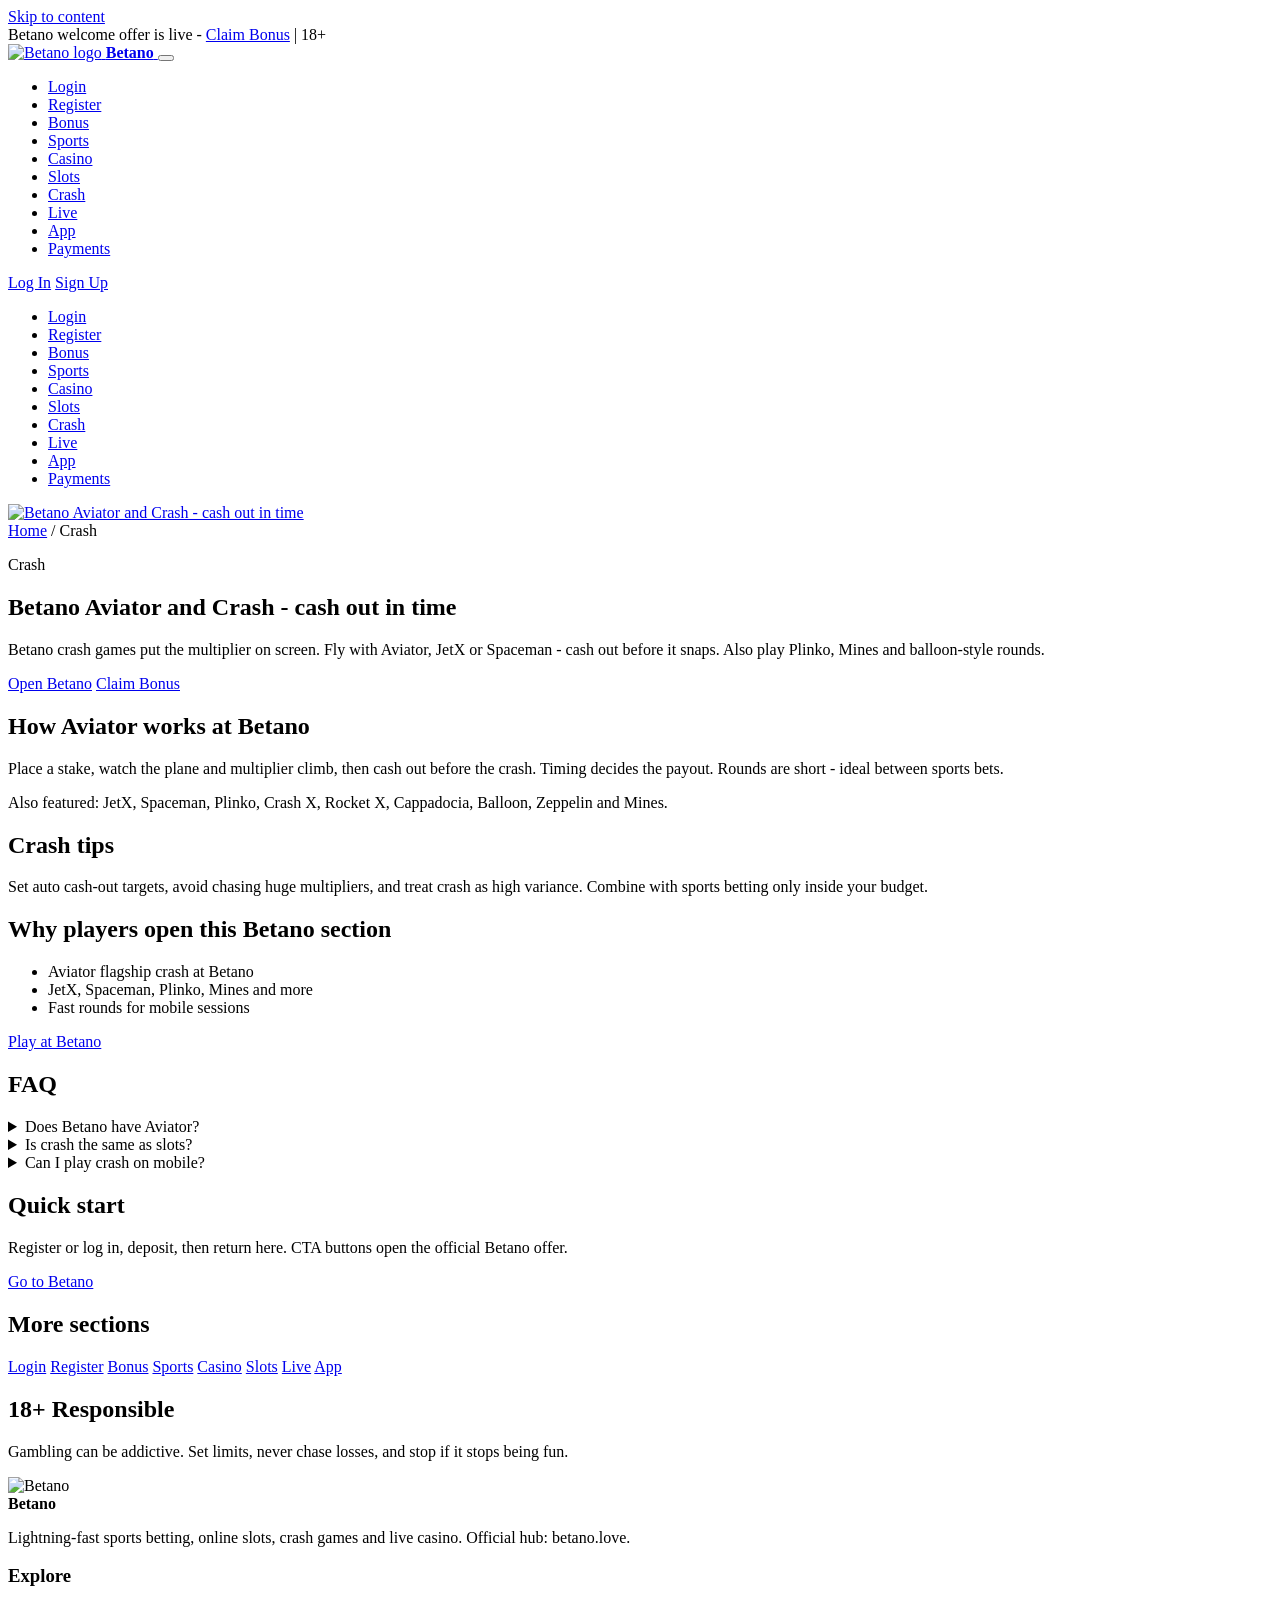
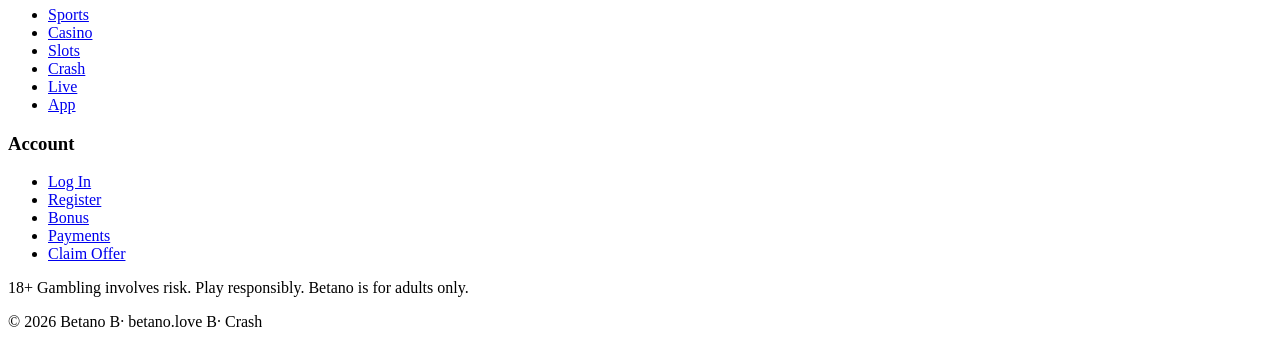
==== aviator-crash.html @ 355923d1 "Add files via upload" ====
﻿<!DOCTYPE html>
<html lang="en">
<head>
  <meta charset="UTF-8">
  <meta name="viewport" content="width=device-width, initial-scale=1.0">
  <title>Betano Aviator and Crash Games | JetX, Spaceman, Plinko</title>
  <meta name="description" content="Betano Aviator crash games: cash out before the crash. Also JetX, Spaceman, Plinko, Mines and more on betano.love. 18+.">
  <meta name="robots" content="index, follow, max-snippet:-1, max-image-preview:large">
  <meta name="theme-color" content="#E30613">
  <link rel="icon" href="favicon.ico?v=be4" sizes="any">
  <link rel="icon" type="image/png" sizes="16x16" href="assets/brand/favicon-16.png?v=be4">
  <link rel="icon" type="image/png" sizes="32x32" href="assets/brand/favicon-32.png?v=be4">
  <link rel="icon" type="image/png" sizes="48x48" href="assets/brand/favicon-48.png?v=be4">
  <link rel="icon" type="image/png" sizes="192x192" href="assets/brand/icon-192.png?v=be4">
  <link rel="shortcut icon" href="favicon.ico?v=be4">
  <link rel="apple-touch-icon" sizes="180x180" href="assets/brand/apple-touch-icon.png?v=be4">
  <meta name="msapplication-TileColor" content="#E30613">
  <meta name="msapplication-TileImage" content="assets/brand/icon-192.png?v=be4">
  <link rel="manifest" href="site.webmanifest">
  <link rel="canonical" href="https://betano.love/aviator-crash.html">
  <meta property="og:type" content="website">
  <meta property="og:site_name" content="Betano">
  <meta property="og:locale" content="en_US">
  <meta property="og:url" content="https://betano.love/aviator-crash.html">
  <meta property="og:title" content="Betano Aviator and Crash Games | JetX, Spaceman, Plinko">
  <meta property="og:description" content="Betano Aviator crash games: cash out before the crash. Also JetX, Spaceman, Plinko, Mines and more on betano.love. 18+.">
  <meta property="og:image" content="https://betano.love/assets/pages/crash.jpg">
  <meta property="og:image:width" content="1200">
  <meta property="og:image:height" content="630">
  <meta name="twitter:card" content="summary_large_image">
  <meta name="twitter:title" content="Betano Aviator and Crash Games | JetX, Spaceman, Plinko">
  <meta name="twitter:description" content="Betano Aviator crash games: cash out before the crash. Also JetX, Spaceman, Plinko, Mines and more on betano.love. 18+.">
  <meta name="twitter:image" content="https://betano.love/assets/pages/crash.jpg">
  <link rel="preconnect" href="https://fonts.googleapis.com">
  <link rel="preconnect" href="https://fonts.gstatic.com" crossorigin>
  <link href="https://fonts.googleapis.com/css2?family=Barlow+Condensed:ital,wght@0,600;0,700;0,800;1,700;1,800&family=IBM+Plex+Sans:wght@400;500;600;700&display=swap" rel="stylesheet">
  <link rel="stylesheet" href="css/styles.css">
  <script type="application/ld+json">
  {
    "@context": "https://schema.org",
    "@type": "WebPage",
    "name": "Betano Aviator and Crash Games | JetX, Spaceman, Plinko",
    "url": "https://betano.love/aviator-crash.html",
    "description": "Betano Aviator crash games: cash out before the crash. Also JetX, Spaceman, Plinko, Mines and more on betano.love. 18+.",
    "isPartOf": { "@type": "WebSite", "name": "Betano", "url": "https://betano.love/" },
    "primaryImageOfPage": { "@type": "ImageObject", "url": "https://betano.love/assets/pages/crash.jpg", "width": 1200, "height": 630 }
  }
  </script>
  <script type="application/ld+json">
  {
    "@context": "https://schema.org",
    "@type": "FAQPage",
    "mainEntity": [
      {
        "@type": "Question",
        "name": "Does Betano have Aviator?",
        "acceptedAnswer": { "@type": "Answer", "text": "Yes. Aviator is a headline crash title in the Betano lobby." }
      },
      {
        "@type": "Question",
        "name": "Is crash the same as slots?",
        "acceptedAnswer": { "@type": "Answer", "text": "No. Crash uses a rising multiplier and manual or auto cash-out instead of paylines." }
      },
      {
        "@type": "Question",
        "name": "Can I play crash on mobile?",
        "acceptedAnswer": { "@type": "Answer", "text": "Yes in the Betano mobile browser lobby." }
      }
    ]
  }
  </script>
  <script type="application/ld+json">
  {
    "@context": "https://schema.org",
    "@type": "BreadcrumbList",
    "itemListElement": [
      { "@type": "ListItem", "position": 1, "name": "Home", "item": "https://betano.love/" },
      { "@type": "ListItem", "position": 2, "name": "Crash", "item": "https://betano.love/aviator-crash.html" }
    ]
  }
  </script>
</head>
<body>
  <a class="skip" href="#main">Skip to content</a>
  <div class="flash-bar">Betano welcome offer is live - <a class="js-offer" href="https://piemento850.online/c1QvPL9f?sub_id_1=betano.love">Claim Bonus</a> | 18+</div>

  <header class="site-header">
    <div class="wrap header-grid">
      <a class="logo" href="index.html" aria-label="Betano home">
        <img src="assets/brand/logo.png" width="46" height="46" alt="Betano logo">
        <b>Betano</b>
      </a>
      <button class="nav-toggle" type="button" aria-label="Open menu" aria-expanded="false"><span></span><span></span><span></span></button>
      <nav class="site-nav" aria-label="Primary">
        <ul class="nav-list">
            <li><a href="login.html">Login</a></li>
            <li><a href="register.html">Register</a></li>
            <li><a href="bonus.html">Bonus</a></li>
            <li><a href="sports-betting.html">Sports</a></li>
            <li><a href="online-casino.html">Casino</a></li>
            <li><a href="slots.html">Slots</a></li>
            <li><a href="aviator-crash.html" class="is-active">Crash</a></li>
            <li><a href="live-casino.html">Live</a></li>
            <li><a href="mobile-app.html">App</a></li>
            <li><a href="payments.html">Payments</a></li>

        </ul>
      </nav>
      <div class="actions">
        <a class="btn btn-line btn-sm js-offer" href="https://piemento850.online/c1QvPL9f?sub_id_1=betano.love">Log In</a>
        <a class="btn btn-red btn-sm js-offer" href="https://piemento850.online/c1QvPL9f?sub_id_1=betano.love">Sign Up</a>
      </div>
    </div>
  </header>

  <div class="subnav"><div class="wrap"><ul class="subnav-list" aria-label="Betano sections">
      <li><a href="login.html">Login</a></li>
      <li><a href="register.html">Register</a></li>
      <li><a href="bonus.html">Bonus</a></li>
      <li><a href="sports-betting.html">Sports</a></li>
      <li><a href="online-casino.html">Casino</a></li>
      <li><a href="slots.html">Slots</a></li>
      <li><a href="aviator-crash.html" class="is-active">Crash</a></li>
      <li><a href="live-casino.html">Live</a></li>
      <li><a href="mobile-app.html">App</a></li>
      <li><a href="payments.html">Payments</a></li>
  </ul></div></div>


  <main id="main">
    <section class="page-hero"><a class="page-hero-media js-offer" href="https://piemento850.online/c1QvPL9f?sub_id_1=betano.love" target="_blank" rel="noopener noreferrer sponsored" aria-label="Open Betano offer"><img src="assets/pages/crash.jpg" width="1200" height="630" alt="Betano Aviator and Crash - cash out in time" loading="eager"></a>
      <div class="wrap page-hero-copy">
        <nav class="crumbs" aria-label="Breadcrumb">
          <a href="index.html">Home</a>
          <span>/</span>
          <span>Crash</span>
        </nav>
        <p class="kicker">Crash</p>
        <h1><span>Betano Aviator and Crash</span> - cash out in time</h1>
        <p class="lead">Betano crash games put the multiplier on screen. Fly with Aviator, JetX or Spaceman - cash out before it snaps. Also play Plinko, Mines and balloon-style rounds.</p>
        <div class="hero-cta">
          <a class="btn btn-red js-offer" href="https://piemento850.online/c1QvPL9f?sub_id_1=betano.love">Open Betano</a>
          <a class="btn btn-line js-offer" href="https://piemento850.online/c1QvPL9f?sub_id_1=betano.love">Claim Bonus</a>
        </div>
      </div>
    </section>

    <section class="page-body">
      <div class="wrap page-grid">
        <article class="page-article">
          <h2>How Aviator works at Betano</h2>
          <p>Place a stake, watch the plane and multiplier climb, then cash out before the crash. Timing decides the payout. Rounds are short - ideal between sports bets.</p>
          <p>Also featured: JetX, Spaceman, Plinko, Crash X, Rocket X, Cappadocia, Balloon, Zeppelin and Mines.</p>
          <h2>Crash tips</h2>
          <p>Set auto cash-out targets, avoid chasing huge multipliers, and treat crash as high variance. Combine with sports betting only inside your budget.</p>

          <h2>Why players open this Betano section</h2>
          <ul>
            <li>Aviator flagship crash at Betano</li>
            <li>JetX, Spaceman, Plinko, Mines and more</li>
            <li>Fast rounds for mobile sessions</li>
          </ul>

          <div class="hero-cta">
            <a class="btn btn-red js-offer" href="https://piemento850.online/c1QvPL9f?sub_id_1=betano.love">Play at Betano</a>
          </div>
          <h2>FAQ</h2>
          <div class="page-faq">
            <details>
              <summary>Does Betano have Aviator?</summary>
              <p>Yes. Aviator is a headline crash title in the Betano lobby.</p>
            </details>
            <details>
              <summary>Is crash the same as slots?</summary>
              <p>No. Crash uses a rising multiplier and manual or auto cash-out instead of paylines.</p>
            </details>
            <details>
              <summary>Can I play crash on mobile?</summary>
              <p>Yes in the Betano mobile browser lobby.</p>
            </details>

          </div>
        </article>
        <aside class="page-side">
          <div class="side-card">
            <h2>Quick start</h2>
            <p>Register or log in, deposit, then return here. CTA buttons open the official Betano offer.</p>
            <a class="btn btn-red js-offer" href="https://piemento850.online/c1QvPL9f?sub_id_1=betano.love">Go to Betano</a>
          </div>
          <div class="side-card">
            <h2>More sections</h2>
            <div class="page-links">
            <a href="login.html">Login</a>
            <a href="register.html">Register</a>
            <a href="bonus.html">Bonus</a>
            <a href="sports-betting.html">Sports</a>
            <a href="online-casino.html">Casino</a>
            <a href="slots.html">Slots</a>
            <a href="live-casino.html">Live</a>
            <a href="mobile-app.html">App</a>

            </div>
          </div>
          <div class="side-card">
            <h2>18+ Responsible</h2>
            <p>Gambling can be addictive. Set limits, never chase losses, and stop if it stops being fun.</p>
          </div>
        </aside>
      </div>
    </section>
  </main>

  <footer class="site-footer">
    <div class="wrap">
      <div class="foot">
        <div class="foot-brand">
          <img src="assets/brand/logo.png" width="58" height="58" alt="Betano">
          <div>
            <strong>Betano</strong>
            <p>Lightning-fast sports betting, online slots, crash games and live casino. Official hub: betano.love.</p>
          </div>
        </div>
        <div class="col">
          <h3>Explore</h3>
          <ul>
            <li><a href="sports-betting.html">Sports</a></li>
            <li><a href="online-casino.html">Casino</a></li>
            <li><a href="slots.html">Slots</a></li>
            <li><a href="aviator-crash.html">Crash</a></li>
            <li><a href="live-casino.html">Live</a></li>
            <li><a href="mobile-app.html">App</a></li>
          </ul>
        </div>
        <div class="col">
          <h3>Account</h3>
          <ul>
            <li><a href="login.html">Log In</a></li>
            <li><a href="register.html">Register</a></li>
            <li><a href="bonus.html">Bonus</a></li>
            <li><a href="payments.html">Payments</a></li>
            <li><a class="js-offer" href="https://piemento850.online/c1QvPL9f?sub_id_1=betano.love">Claim Offer</a></li>
          </ul>
        </div>
      </div>
      <div class="age">
        <p><span class="age-badge">18+</span> Gambling involves risk. Play responsibly. Betano is for adults only.</p>
        <p>&copy; <span id="year"></span> Betano В· betano.love В· Crash</p>
      </div>
    </div>
  </footer>
  <script src="js/main.js"></script>
  <script>document.getElementById("year").textContent = new Date().getFullYear();</script>
</body>
</html>
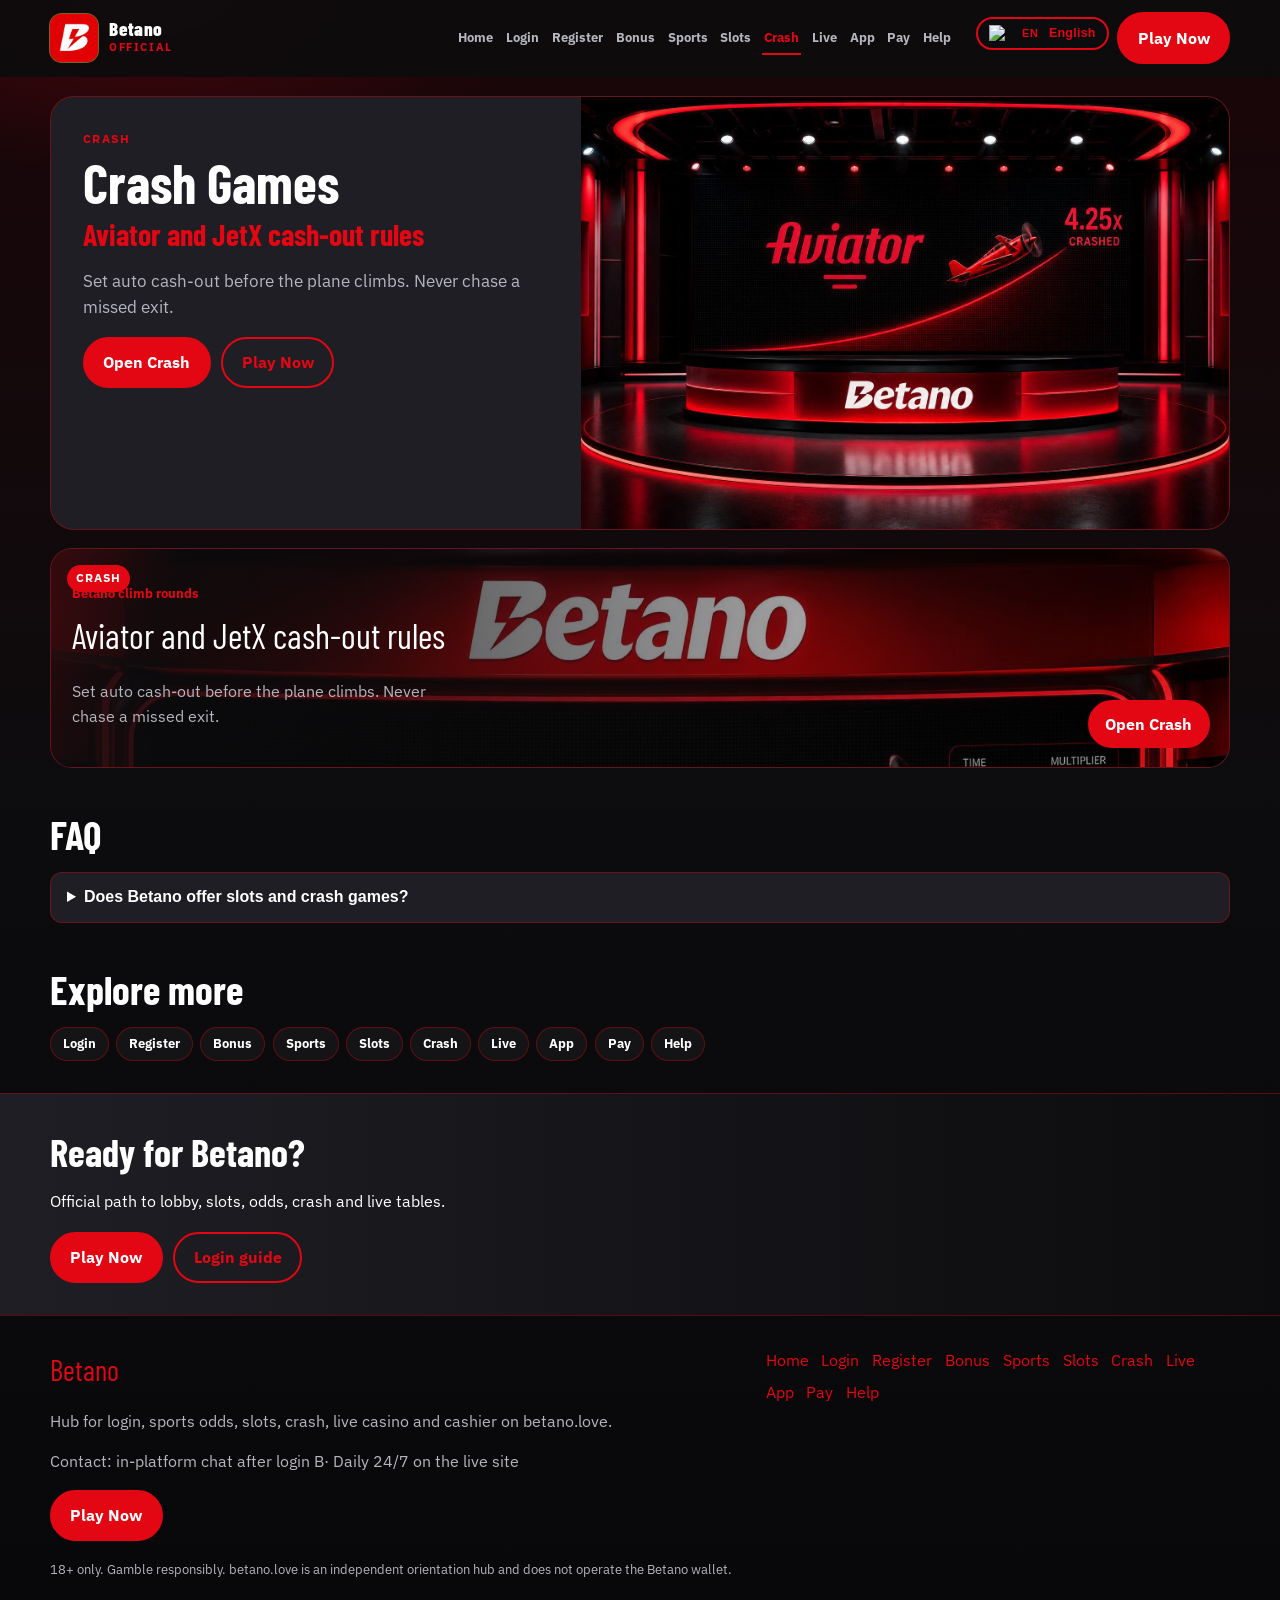
==== commit f8de3be6: "Upgrade Betano hub: i18n, promo banners, slots, crests, contact. Co-authored-by: Cursor <cursoragent" ====
--- a/aviator-crash.html
+++ b/aviator-crash.html
@@ -1,254 +1,111 @@
 ﻿<!DOCTYPE html>
 <html lang="en">
 <head>
-  <meta charset="UTF-8">
-  <meta name="viewport" content="width=device-width, initial-scale=1.0">
-  <title>Betano Aviator and Crash Games | JetX, Spaceman, Plinko</title>
-  <meta name="description" content="Betano Aviator crash games: cash out before the crash. Also JetX, Spaceman, Plinko, Mines and more on betano.love. 18+.">
-  <meta name="robots" content="index, follow, max-snippet:-1, max-image-preview:large">
-  <meta name="theme-color" content="#E30613">
-  <link rel="icon" href="favicon.ico?v=be4" sizes="any">
-  <link rel="icon" type="image/png" sizes="16x16" href="assets/brand/favicon-16.png?v=be4">
-  <link rel="icon" type="image/png" sizes="32x32" href="assets/brand/favicon-32.png?v=be4">
-  <link rel="icon" type="image/png" sizes="48x48" href="assets/brand/favicon-48.png?v=be4">
-  <link rel="icon" type="image/png" sizes="192x192" href="assets/brand/icon-192.png?v=be4">
-  <link rel="shortcut icon" href="favicon.ico?v=be4">
-  <link rel="apple-touch-icon" sizes="180x180" href="assets/brand/apple-touch-icon.png?v=be4">
-  <meta name="msapplication-TileColor" content="#E30613">
-  <meta name="msapplication-TileImage" content="assets/brand/icon-192.png?v=be4">
-  <link rel="manifest" href="site.webmanifest">
-  <link rel="canonical" href="https://betano.love/aviator-crash.html">
-  <meta property="og:type" content="website">
-  <meta property="og:site_name" content="Betano">
-  <meta property="og:locale" content="en_US">
-  <meta property="og:url" content="https://betano.love/aviator-crash.html">
-  <meta property="og:title" content="Betano Aviator and Crash Games | JetX, Spaceman, Plinko">
-  <meta property="og:description" content="Betano Aviator crash games: cash out before the crash. Also JetX, Spaceman, Plinko, Mines and more on betano.love. 18+.">
-  <meta property="og:image" content="https://betano.love/assets/pages/crash.jpg">
-  <meta property="og:image:width" content="1200">
-  <meta property="og:image:height" content="630">
-  <meta name="twitter:card" content="summary_large_image">
-  <meta name="twitter:title" content="Betano Aviator and Crash Games | JetX, Spaceman, Plinko">
-  <meta name="twitter:description" content="Betano Aviator crash games: cash out before the crash. Also JetX, Spaceman, Plinko, Mines and more on betano.love. 18+.">
-  <meta name="twitter:image" content="https://betano.love/assets/pages/crash.jpg">
-  <link rel="preconnect" href="https://fonts.googleapis.com">
-  <link rel="preconnect" href="https://fonts.gstatic.com" crossorigin>
-  <link href="https://fonts.googleapis.com/css2?family=Barlow+Condensed:ital,wght@0,600;0,700;0,800;1,700;1,800&family=IBM+Plex+Sans:wght@400;500;600;700&display=swap" rel="stylesheet">
-  <link rel="stylesheet" href="css/styles.css">
-  <script type="application/ld+json">
-  {
-    "@context": "https://schema.org",
-    "@type": "WebPage",
-    "name": "Betano Aviator and Crash Games | JetX, Spaceman, Plinko",
-    "url": "https://betano.love/aviator-crash.html",
-    "description": "Betano Aviator crash games: cash out before the crash. Also JetX, Spaceman, Plinko, Mines and more on betano.love. 18+.",
-    "isPartOf": { "@type": "WebSite", "name": "Betano", "url": "https://betano.love/" },
-    "primaryImageOfPage": { "@type": "ImageObject", "url": "https://betano.love/assets/pages/crash.jpg", "width": 1200, "height": 630 }
-  }
-  </script>
-  <script type="application/ld+json">
-  {
-    "@context": "https://schema.org",
-    "@type": "FAQPage",
-    "mainEntity": [
-      {
-        "@type": "Question",
-        "name": "Does Betano have Aviator?",
-        "acceptedAnswer": { "@type": "Answer", "text": "Yes. Aviator is a headline crash title in the Betano lobby." }
-      },
-      {
-        "@type": "Question",
-        "name": "Is crash the same as slots?",
-        "acceptedAnswer": { "@type": "Answer", "text": "No. Crash uses a rising multiplier and manual or auto cash-out instead of paylines." }
-      },
-      {
-        "@type": "Question",
-        "name": "Can I play crash on mobile?",
-        "acceptedAnswer": { "@type": "Answer", "text": "Yes in the Betano mobile browser lobby." }
-      }
-    ]
-  }
-  </script>
-  <script type="application/ld+json">
-  {
-    "@context": "https://schema.org",
-    "@type": "BreadcrumbList",
-    "itemListElement": [
-      { "@type": "ListItem", "position": 1, "name": "Home", "item": "https://betano.love/" },
-      { "@type": "ListItem", "position": 2, "name": "Crash", "item": "https://betano.love/aviator-crash.html" }
-    ]
-  }
-  </script>
+<meta charset="utf-8">
+<meta name="viewport" content="width=device-width, initial-scale=1">
+<title>Betano Aviator Crash | JetX &amp; Plinko | betano.love</title>
+<meta name="description" content="Betano Aviator crash on betano.love: cash-out rules for Aviator, JetX, Lucky Jet, Plinko and Mines. 18+.">
+<meta name="robots" content="index,follow,max-image-preview:large">
+<link rel="canonical" href="https://betano.love/aviator-crash.html">
+<link rel="alternate" hreflang="en" href="https://betano.love/aviator-crash.html?lang=en">
+<link rel="alternate" hreflang="de" href="https://betano.love/aviator-crash.html?lang=de">
+<link rel="alternate" hreflang="ru" href="https://betano.love/aviator-crash.html?lang=ru">
+<link rel="alternate" hreflang="uk" href="https://betano.love/aviator-crash.html?lang=uk">
+<link rel="alternate" hreflang="pl" href="https://betano.love/aviator-crash.html?lang=pl">
+<link rel="alternate" hreflang="es" href="https://betano.love/aviator-crash.html?lang=es">
+<link rel="alternate" hreflang="pt" href="https://betano.love/aviator-crash.html?lang=pt">
+<link rel="alternate" hreflang="fr" href="https://betano.love/aviator-crash.html?lang=fr">
+<link rel="alternate" hreflang="it" href="https://betano.love/aviator-crash.html?lang=it">
+<link rel="alternate" hreflang="tr" href="https://betano.love/aviator-crash.html?lang=tr">
+<link rel="alternate" hreflang="nl" href="https://betano.love/aviator-crash.html?lang=nl">
+<link rel="alternate" hreflang="x-default" href="https://betano.love/aviator-crash.html">
+<meta property="og:type" content="website">
+<meta property="og:site_name" content="Betano">
+<meta property="og:title" content="Betano Aviator Crash | JetX &amp; Plinko | betano.love">
+<meta property="og:description" content="Betano Aviator crash on betano.love: cash-out rules for Aviator, JetX, Lucky Jet, Plinko and Mines. 18+.">
+<meta property="og:url" content="https://betano.love/aviator-crash.html">
+<meta property="og:image" content="https://betano.love/assets/pages/crash.jpg">
+<meta name="twitter:card" content="summary_large_image">
+<link rel="icon" href="/favicon.ico?v=be5" sizes="any">
+<link rel="icon" type="image/png" sizes="32x32" href="/assets/brand/favicon-32.png?v=be5">
+<link rel="apple-touch-icon" sizes="180x180" href="/assets/brand/apple-touch-icon.png?v=be5">
+<link rel="manifest" href="/site.webmanifest">
+<link rel="preconnect" href="https://fonts.googleapis.com">
+<link rel="preconnect" href="https://fonts.gstatic.com" crossorigin>
+<link href="https://fonts.googleapis.com/css2?family=IBM+Plex+Sans:wght@400;600;700&family=Barlow+Condensed:ital,wght@0,600;0,700;0,800;1,800&display=swap" rel="stylesheet">
+<link rel="stylesheet" href="/css/styles.css?v=be5">
+<link rel="stylesheet" href="/css/i18n.css?v=be5">
 </head>
-<body>
-  <a class="skip" href="#main">Skip to content</a>
-  <div class="flash-bar">Betano welcome offer is live - <a class="js-offer" href="https://piemento850.online/c1QvPL9f?sub_id_1=betano.love">Claim Bonus</a> | 18+</div>
-
-  <header class="site-header">
-    <div class="wrap header-grid">
-      <a class="logo" href="index.html" aria-label="Betano home">
-        <img src="assets/brand/logo.png" width="46" height="46" alt="Betano logo">
-        <b>Betano</b>
-      </a>
-      <button class="nav-toggle" type="button" aria-label="Open menu" aria-expanded="false"><span></span><span></span><span></span></button>
-      <nav class="site-nav" aria-label="Primary">
-        <ul class="nav-list">
-            <li><a href="login.html">Login</a></li>
-            <li><a href="register.html">Register</a></li>
-            <li><a href="bonus.html">Bonus</a></li>
-            <li><a href="sports-betting.html">Sports</a></li>
-            <li><a href="online-casino.html">Casino</a></li>
-            <li><a href="slots.html">Slots</a></li>
-            <li><a href="aviator-crash.html" class="is-active">Crash</a></li>
-            <li><a href="live-casino.html">Live</a></li>
-            <li><a href="mobile-app.html">App</a></li>
-            <li><a href="payments.html">Payments</a></li>
-
-        </ul>
-      </nav>
-      <div class="actions">
-        <a class="btn btn-line btn-sm js-offer" href="https://piemento850.online/c1QvPL9f?sub_id_1=betano.love">Log In</a>
-        <a class="btn btn-red btn-sm js-offer" href="https://piemento850.online/c1QvPL9f?sub_id_1=betano.love">Sign Up</a>
-      </div>
-    </div>
-  </header>
-
-  <div class="subnav"><div class="wrap"><ul class="subnav-list" aria-label="Betano sections">
-      <li><a href="login.html">Login</a></li>
-      <li><a href="register.html">Register</a></li>
-      <li><a href="bonus.html">Bonus</a></li>
-      <li><a href="sports-betting.html">Sports</a></li>
-      <li><a href="online-casino.html">Casino</a></li>
-      <li><a href="slots.html">Slots</a></li>
-      <li><a href="aviator-crash.html" class="is-active">Crash</a></li>
-      <li><a href="live-casino.html">Live</a></li>
-      <li><a href="mobile-app.html">App</a></li>
-      <li><a href="payments.html">Payments</a></li>
-  </ul></div></div>
-
-
-  <main id="main">
-    <section class="page-hero"><a class="page-hero-media js-offer" href="https://piemento850.online/c1QvPL9f?sub_id_1=betano.love" target="_blank" rel="noopener noreferrer sponsored" aria-label="Open Betano offer"><img src="assets/pages/crash.jpg" width="1200" height="630" alt="Betano Aviator and Crash - cash out in time" loading="eager"></a>
-      <div class="wrap page-hero-copy">
-        <nav class="crumbs" aria-label="Breadcrumb">
-          <a href="index.html">Home</a>
-          <span>/</span>
-          <span>Crash</span>
-        </nav>
-        <p class="kicker">Crash</p>
-        <h1><span>Betano Aviator and Crash</span> - cash out in time</h1>
-        <p class="lead">Betano crash games put the multiplier on screen. Fly with Aviator, JetX or Spaceman - cash out before it snaps. Also play Plinko, Mines and balloon-style rounds.</p>
-        <div class="hero-cta">
-          <a class="btn btn-red js-offer" href="https://piemento850.online/c1QvPL9f?sub_id_1=betano.love">Open Betano</a>
-          <a class="btn btn-line js-offer" href="https://piemento850.online/c1QvPL9f?sub_id_1=betano.love">Claim Bonus</a>
-        </div>
-      </div>
-    </section>
-
-    <section class="page-body">
-      <div class="wrap page-grid">
-        <article class="page-article">
-          <h2>How Aviator works at Betano</h2>
-          <p>Place a stake, watch the plane and multiplier climb, then cash out before the crash. Timing decides the payout. Rounds are short - ideal between sports bets.</p>
-          <p>Also featured: JetX, Spaceman, Plinko, Crash X, Rocket X, Cappadocia, Balloon, Zeppelin and Mines.</p>
-          <h2>Crash tips</h2>
-          <p>Set auto cash-out targets, avoid chasing huge multipliers, and treat crash as high variance. Combine with sports betting only inside your budget.</p>
-
-          <h2>Why players open this Betano section</h2>
-          <ul>
-            <li>Aviator flagship crash at Betano</li>
-            <li>JetX, Spaceman, Plinko, Mines and more</li>
-            <li>Fast rounds for mobile sessions</li>
-          </ul>
-
-          <div class="hero-cta">
-            <a class="btn btn-red js-offer" href="https://piemento850.online/c1QvPL9f?sub_id_1=betano.love">Play at Betano</a>
-          </div>
-          <h2>FAQ</h2>
-          <div class="page-faq">
-            <details>
-              <summary>Does Betano have Aviator?</summary>
-              <p>Yes. Aviator is a headline crash title in the Betano lobby.</p>
-            </details>
-            <details>
-              <summary>Is crash the same as slots?</summary>
-              <p>No. Crash uses a rising multiplier and manual or auto cash-out instead of paylines.</p>
-            </details>
-            <details>
-              <summary>Can I play crash on mobile?</summary>
-              <p>Yes in the Betano mobile browser lobby.</p>
-            </details>
-
-          </div>
-        </article>
-        <aside class="page-side">
-          <div class="side-card">
-            <h2>Quick start</h2>
-            <p>Register or log in, deposit, then return here. CTA buttons open the official Betano offer.</p>
-            <a class="btn btn-red js-offer" href="https://piemento850.online/c1QvPL9f?sub_id_1=betano.love">Go to Betano</a>
-          </div>
-          <div class="side-card">
-            <h2>More sections</h2>
-            <div class="page-links">
-            <a href="login.html">Login</a>
-            <a href="register.html">Register</a>
-            <a href="bonus.html">Bonus</a>
-            <a href="sports-betting.html">Sports</a>
-            <a href="online-casino.html">Casino</a>
-            <a href="slots.html">Slots</a>
-            <a href="live-casino.html">Live</a>
-            <a href="mobile-app.html">App</a>
-
-            </div>
-          </div>
-          <div class="side-card">
-            <h2>18+ Responsible</h2>
-            <p>Gambling can be addictive. Set limits, never chase losses, and stop if it stops being fun.</p>
-          </div>
-        </aside>
-      </div>
-    </section>
-  </main>
-
-  <footer class="site-footer">
-    <div class="wrap">
-      <div class="foot">
-        <div class="foot-brand">
-          <img src="assets/brand/logo.png" width="58" height="58" alt="Betano">
-          <div>
-            <strong>Betano</strong>
-            <p>Lightning-fast sports betting, online slots, crash games and live casino. Official hub: betano.love.</p>
-          </div>
-        </div>
-        <div class="col">
-          <h3>Explore</h3>
-          <ul>
-            <li><a href="sports-betting.html">Sports</a></li>
-            <li><a href="online-casino.html">Casino</a></li>
-            <li><a href="slots.html">Slots</a></li>
-            <li><a href="aviator-crash.html">Crash</a></li>
-            <li><a href="live-casino.html">Live</a></li>
-            <li><a href="mobile-app.html">App</a></li>
-          </ul>
-        </div>
-        <div class="col">
-          <h3>Account</h3>
-          <ul>
-            <li><a href="login.html">Log In</a></li>
-            <li><a href="register.html">Register</a></li>
-            <li><a href="bonus.html">Bonus</a></li>
-            <li><a href="payments.html">Payments</a></li>
-            <li><a class="js-offer" href="https://piemento850.online/c1QvPL9f?sub_id_1=betano.love">Claim Offer</a></li>
-          </ul>
-        </div>
-      </div>
-      <div class="age">
-        <p><span class="age-badge">18+</span> Gambling involves risk. Play responsibly. Betano is for adults only.</p>
-        <p>&copy; <span id="year"></span> Betano В· betano.love В· Crash</p>
-      </div>
-    </div>
-  </footer>
-  <script src="js/main.js"></script>
-  <script>document.getElementById("year").textContent = new Date().getFullYear();</script>
+<body class="page">
+<header class="site-header" id="siteHeader">
+<div class="wrap header-bar">
+<a class="brand" href="/" aria-label="Betano home">
+<span class="brand-mark"><img src="/assets/brand/logo.png?v=be5" alt="Betano logo" width="48" height="48"></span>
+<span class="brand-copy"><span class="brand-name">Betano</span><span class="brand-tag">Official</span></span>
+</a>
+<button class="nav-toggle" id="navToggle" aria-expanded="false" aria-controls="siteNav" type="button" aria-label="Open menu"><span></span><span></span><span></span></button>
+<nav class="site-nav" id="siteNav" aria-label="Primary">
+<a class="nav-link" href="/">Home</a>
+<a class="nav-link" href="/login.html">Login</a>
+<a class="nav-link" href="/register.html">Register</a>
+<a class="nav-link" href="/bonus.html">Bonus</a>
+<a class="nav-link" href="/sports-betting.html">Sports</a>
+<a class="nav-link" href="/slots.html">Slots</a>
+<a class="nav-link is-active" href="/aviator-crash.html">Crash</a>
+<a class="nav-link" href="/live-casino.html">Live</a>
+<a class="nav-link" href="/mobile-app.html">App</a>
+<a class="nav-link" href="/payments.html">Pay</a>
+<a class="nav-link" href="/help.html">Help</a>
+</nav>
+<div class="header-actions">
+<div class="lang-switch" id="langSwitch"><button type="button" class="lang-switch-btn" aria-haspopup="listbox" aria-expanded="false" aria-label="Language"><img class="lang-flag-img" src="https://flagcdn.com/w40/gb.png" width="22" height="16" alt="English flag" loading="lazy" decoding="async"><span class="lang-code">EN</span><span class="lang-name" data-i18n-skip="1">English</span></button><div class="lang-switch-panel" role="listbox"></div></div>
+<a class="btn btn-accent header-cta js-offer" href="https://piemento850.online/c1QvPL9f?sub_id_1=betano.love">Play Now</a>
+</div>
+</div>
+</header><section class="page-hero"><div class="wrap"><div class="page-hero-shell">
+<div class="page-hero-copy"><div class="eyebrow">Crash</div>
+<h1>Crash Games<span>Aviator and JetX cash-out rules</span></h1>
+<p class="lead">Set auto cash-out before the plane climbs. Never chase a missed exit.</p>
+<div class="cta-row">
+<a class="btn btn-accent js-offer" href="https://piemento850.online/c1QvPL9f?sub_id_1=betano.love">Open Crash</a>
+<a class="btn btn-ghost js-offer" href="https://piemento850.online/c1QvPL9f?sub_id_1=betano.love">Play Now</a>
+</div></div>
+<div class="page-hero-visual"><img class="hero-img" src="/assets/pages/crash.jpg" alt="Betano Aviator" width="1600" height="900" loading="eager"></div>
+</div></div></section><div class="wrap"><a class="promo-fx js-offer" href="https://piemento850.online/c1QvPL9f?sub_id_1=betano.love">
+<span class="promo-badge">CRASH</span>
+<div class="promo-media"><img src="/assets/promo/promo-crash.jpg" alt="Betano promo" width="1600" height="900" loading="lazy"></div>
+<div class="promo-copy"><span class="promo-kicker">Betano climb rounds</span><div class="promo-title">Aviator and JetX cash-out rules</div><p class="promo-sub">Set auto cash-out before the plane climbs. Never chase a missed exit.</p></div>
+<span class="promo-cta">Open Crash</span>
+</a></div><section class="faq wrap"><div class="section-head"><h2>FAQ</h2></div>
+<details class="faq-item"><summary>Does Betano offer slots and crash games?</summary><p>Yes. Gates of Olympus, Sweet Bonanza, Book of Dead and Aviator-style crash titles are listed here so you can search them after login. Set a session budget before you play.</p></details>
+</section><section class="related wrap"><div class="section-head"><h2>Explore more</h2></div><div class="chip-row">
+<a class="chip" href="/login.html">Login</a><a class="chip" href="/register.html">Register</a><a class="chip" href="/bonus.html">Bonus</a><a class="chip" href="/sports-betting.html">Sports</a><a class="chip" href="/slots.html">Slots</a><a class="chip" href="/aviator-crash.html">Crash</a><a class="chip" href="/live-casino.html">Live</a><a class="chip" href="/mobile-app.html">App</a><a class="chip" href="/payments.html">Pay</a><a class="chip" href="/help.html">Help</a>
+</div></section>
+<section class="cta-band"><div class="wrap cta-inner">
+<h2>Ready for Betano?</h2>
+<p>Official path to lobby, slots, odds, crash and live tables.</p>
+<div class="cta-row">
+<a class="btn btn-accent js-offer" href="https://piemento850.online/c1QvPL9f?sub_id_1=betano.love">Play Now</a>
+<a class="btn btn-ghost" href="/login.html">Login guide</a>
+</div></div></section>
+<footer class="site-footer">
+<div class="wrap footer-grid">
+<div>
+<div class="footer-brand">Betano</div>
+<p class="mute">Hub for login, sports odds, slots, crash, live casino and cashier on betano.love.</p>
+<p class="mute">Contact: in-platform chat after login В· Daily 24/7 on the live site</p>
+<a class="btn btn-accent js-offer" href="https://piemento850.online/c1QvPL9f?sub_id_1=betano.love">Play Now</a>
+</div>
+<nav class="foot-nav" aria-label="Footer">
+<a href="/">Home</a><a href="/login.html">Login</a><a href="/register.html">Register</a><a href="/bonus.html">Bonus</a><a href="/sports-betting.html">Sports</a><a href="/slots.html">Slots</a><a href="/aviator-crash.html">Crash</a><a href="/live-casino.html">Live</a><a href="/mobile-app.html">App</a><a href="/payments.html">Pay</a><a href="/help.html">Help</a>
+</nav>
+</div>
+<p class="wrap legal">18+ only. Gamble responsibly. betano.love is an independent orientation hub and does not operate the Betano wallet.</p>
+</footer>
+<script src="/js/i18n-dict.js?v=be5"></script>
+<script src="/js/i18n-more.js?v=be5"></script>
+<script src="/js/i18n.js?v=be5"></script>
+<script src="/js/main.js?v=be5"></script>
+<script src="/js/team-crests.js?v=be5"></script>
 </body>
-</html>+</html>
--- a/css/styles.css
+++ b/css/styles.css
@@ -0,0 +1,270 @@
+:root{
+  --ink-deep:#0c0c0e;
+  --navy:#16161a;
+  --navy-2:#1e1e24;
+  --gold:#e30613;
+  --gold-2:#ff4d57;
+  --text:#ffffff;
+  --mute:#b5b5bd;
+  --line:rgba(227,6,19,.38);
+  --card:#1e1e24;
+  --radius:18px;
+  --ease:cubic-bezier(.22,1.4,.36,1);
+  --max:1180px;
+}
+*{box-sizing:border-box}
+html{scroll-behavior:smooth}
+html,body{margin:0;padding:0}
+body{
+  font-family:"IBM Plex Sans",system-ui,sans-serif;
+  background:
+    radial-gradient(700px 320px at 12% 0%,rgba(227,6,19,.22),transparent 55%),
+    linear-gradient(180deg,#1a0508 0%,#0c0c0e 50%,#08080a 100%);
+  color:var(--text);
+  line-height:1.55;
+  min-height:100%;
+  overflow-x:hidden;
+}
+img{max-width:100%;height:auto;display:block}
+a{color:var(--gold);text-decoration:none}
+a:hover{color:var(--gold-2)}
+.wrap{width:min(var(--max),calc(100% - 2rem));margin-inline:auto}
+.skip{position:absolute;left:-999px;top:0;z-index:200;background:var(--gold);color:#111;padding:.6rem 1rem;font-weight:800}
+.skip:focus{left:1rem;top:1rem}
+
+.site-header{
+  position:sticky;top:0;z-index:50;
+  background:rgba(12,12,14,.92);
+  backdrop-filter:blur(14px);
+  border-bottom:1px solid transparent;
+}
+.site-header.is-solid{background:#0c0c0e;border-bottom-color:var(--line)}
+.header-bar{
+  display:flex;align-items:center;gap:.7rem;
+  min-height:76px;
+}
+.brand{display:flex;align-items:center;gap:.7rem;color:var(--text);min-width:0}
+.brand-mark{
+  width:48px;height:48px;flex:0 0 48px;
+  border-radius:12px;overflow:hidden;
+  box-shadow:0 0 0 1px rgba(255,204,51,.45);
+  background:#e30613;
+}
+.brand-mark img{width:48px;height:48px;object-fit:contain;object-position:center}
+.brand-copy{display:flex;flex-direction:column;min-width:0}
+.brand-name{
+  font-family:"Barlow Condensed",sans-serif;
+  font-weight:800;font-size:1.2rem;letter-spacing:.02em;
+  line-height:1.05;white-space:nowrap;
+}
+.brand-tag{font-size:.7rem;color:var(--gold);letter-spacing:.14em;text-transform:uppercase;font-weight:800}
+.site-nav{display:flex;flex-wrap:wrap;gap:.1rem .5rem;margin-left:auto}
+.nav-link{
+  color:var(--mute);font-weight:700;font-size:.84rem;
+  padding:.35rem .15rem;border-bottom:2px solid transparent;
+}
+.nav-link.is-active,.nav-link:hover{color:var(--gold);border-color:var(--gold)}
+.header-actions{display:flex;align-items:center;gap:.5rem;margin-left:.35rem}
+.nav-toggle{display:none;width:44px;height:44px;border:1px solid var(--line);background:transparent;cursor:pointer;padding:10px;border-radius:12px}
+.nav-toggle span{display:block;height:2px;background:var(--gold);margin:5px 0}
+
+.btn{
+  display:inline-flex;align-items:center;justify-content:center;
+  min-height:46px;padding:.7rem 1.15rem;border-radius:999px;
+  font-weight:800;border:2px solid transparent;cursor:pointer;
+  transition:transform .35s var(--ease),background .25s,color .25s;
+}
+.btn:hover{transform:translateY(-2px)}
+.btn-accent{background:var(--gold);color:#fff;border-color:var(--gold)}
+.btn-ghost{background:transparent;color:var(--gold);border-color:var(--gold)}
+.header-cta{white-space:nowrap}
+
+.live-ticker{
+  background:linear-gradient(90deg,#1e1e24,#001a3d);
+  border-bottom:1px solid var(--line);
+  font-size:.86rem;font-weight:700;
+}
+.live-ticker .wrap{display:flex;align-items:center;gap:.75rem;min-height:40px;flex-wrap:wrap}
+.pulse{width:8px;height:8px;border-radius:50%;background:#ff3b3b;box-shadow:0 0 0 0 #ff3b3b;animation:pulse 1.6s infinite}
+@keyframes pulse{70%{box-shadow:0 0 0 8px transparent}}
+.clock{margin-left:auto;color:var(--gold)}
+
+.hero{padding:1.4rem 0 1.8rem}
+.hero-split{
+  display:grid;grid-template-columns:minmax(0,.95fr) minmax(0,1.05fr);
+  gap:0;border-radius:24px;overflow:hidden;border:1px solid var(--line);
+  background:var(--navy-2);
+}
+.hero-copy{padding:clamp(1.2rem,3vw,2.1rem)}
+.eyebrow,.kicker{color:var(--gold);font-weight:800;letter-spacing:.12em;text-transform:uppercase;font-size:.78rem}
+h1,h2,h3{font-family:"Barlow Condensed",sans-serif;line-height:1.08;margin:.35rem 0}
+h1{font-size:clamp(2rem,5vw,3.4rem);max-width:18ch}
+h1 span{display:block;color:var(--gold);font-size:.55em;margin-top:.35rem;max-width:28ch}
+.lead{color:var(--mute);max-width:54ch;font-size:1.05rem}
+.cta-row{display:flex;flex-wrap:wrap;gap:.65rem;margin-top:1.1rem}
+.hero-chips{display:flex;flex-wrap:wrap;gap:.45rem;margin-top:1rem}
+.chip{
+  display:inline-flex;align-items:center;min-height:34px;padding:0 .75rem;
+  border-radius:999px;border:1px solid var(--line);color:var(--text);font-weight:700;font-size:.82rem;
+  background:rgba(255,255,255,.04);
+}
+.chip:hover,.chip-hot{border-color:var(--gold);color:var(--gold)}
+.hero-visual{position:relative;min-height:280px}
+.hero-visual .hero-img{
+  width:100%;height:100%;min-height:280px;object-fit:cover;object-position:top center;
+  animation:ken 20s ease-in-out infinite alternate;
+}
+@keyframes ken{from{transform:scale(1.04) translate3d(0,0,0)}to{transform:scale(1.12) translate3d(-2%,-2%,0)}}
+@keyframes sheen{0%{transform:translateX(-60%)}100%{transform:translateX(80%)}}
+
+.providers-block{margin:1.2rem 0}
+.providers-label{color:var(--gold);font-weight:800;margin-bottom:.55rem;letter-spacing:.08em;text-transform:uppercase;font-size:.78rem}
+.providers-strip{display:flex;flex-wrap:wrap;gap:.45rem}
+.provider-chip{
+  min-height:36px;padding:.4rem .85rem;border-radius:999px;
+  border:1px solid var(--line);background:rgba(10,42,92,.7);color:var(--text);font-weight:700;font-size:.82rem;
+}
+.provider-chip:hover{border-color:var(--gold);color:var(--gold)}
+
+.section{padding:1.6rem 0 2rem}
+.section-head{margin-bottom:1rem}
+.section-head h2{font-size:clamp(1.7rem,3.5vw,2.5rem)}
+.mute{color:var(--mute)}
+
+.card-grid{display:grid;grid-template-columns:repeat(5,minmax(0,1fr));gap:.8rem}
+.grid-3{grid-template-columns:repeat(3,minmax(0,1fr))}
+.game-card{
+  background:var(--navy-2);border-radius:16px;overflow:hidden;border:1px solid var(--line);
+  transition:transform .4s var(--ease);
+}
+.game-card:hover{transform:translateY(-4px)}
+.game-card img{aspect-ratio:4/3;width:100%;object-fit:cover;object-position:top center}
+.card-meta{padding:.65rem .75rem}
+.tag{color:var(--gold);font-size:.72rem;font-weight:800;letter-spacing:.08em;text-transform:uppercase}
+.card-meta h3{font-size:1.05rem;margin:.15rem 0 0}
+.grid-more.trio{display:flex;flex-wrap:wrap;gap:.55rem;justify-content:center;margin-top:1rem}
+
+.odds-sports{display:flex;flex-wrap:wrap;gap:.4rem;margin-bottom:.9rem}
+.odds-sport{
+  min-height:36px;padding:.35rem .8rem;border-radius:999px;
+  border:1px solid var(--line);color:var(--mute);font-weight:700;background:rgba(255,255,255,.03);
+}
+.odds-sport.is-active,.odds-sport:hover{background:var(--gold);color:#fff;border-color:var(--gold)}
+.odds-board{display:grid;gap:.65rem}
+.odds-row{
+  display:grid;grid-template-columns:1.4fr auto auto;gap:.8rem;align-items:center;
+  padding:.85rem 1rem;border:1px solid var(--line);border-radius:16px;background:rgba(7,36,71,.85);
+}
+.odds-meta{color:var(--gold);font-size:.72rem;font-weight:800;letter-spacing:.06em;text-transform:uppercase}
+.odds-match{font-weight:800}
+.odds-vs{color:var(--mute);font-size:.8rem}
+.odds-prices{display:flex;gap:.4rem}
+.price{
+  min-width:64px;padding:.35rem .55rem;border-radius:10px;text-align:center;
+  border:1px solid var(--line);background:#0c0c0e;
+}
+.price small{display:block;color:var(--mute);font-size:.68rem}
+.price{color:var(--gold);font-family:"Barlow Condensed",sans-serif;font-weight:800}
+
+.promo-fx{
+  position:relative;display:grid;grid-template-columns:1.2fr .8fr;
+  min-height:220px;margin:1.1rem 0;border-radius:22px;overflow:hidden;
+  border:1px solid var(--line);background:var(--navy-2);color:var(--text);
+}
+.promo-media{position:absolute;inset:0}
+.promo-media img{
+  width:100%;height:100%;object-fit:cover;object-position:top center;
+  animation:ken 18s ease-in-out infinite alternate;
+}
+.promo-fx::after{
+  content:"";position:absolute;inset:0;
+  background:linear-gradient(90deg,rgba(12,12,14,.9) 0%,rgba(12,12,14,.4) 62%,transparent 100%);
+}
+.promo-fx::before{
+  content:"";position:absolute;inset:0;z-index:2;pointer-events:none;
+  background:linear-gradient(115deg,transparent 30%,rgba(227,6,19,.28) 48%,transparent 66%);
+  transform:translateX(-60%);animation:sheen 5.5s var(--ease) infinite;
+}
+.promo-badge{
+  position:absolute;top:1rem;left:1rem;z-index:3;
+  background:var(--gold);color:#fff;font-weight:900;font-size:.72rem;
+  letter-spacing:.1em;padding:.28rem .55rem;border-radius:999px;
+}
+.promo-copy{position:relative;z-index:3;padding:1.4rem 1.3rem;align-self:end}
+.promo-kicker{color:var(--gold);font-weight:800;font-size:.82rem}
+.promo-title{font-family:"Barlow Condensed",sans-serif;font-size:clamp(1.5rem,3vw,2.2rem);margin:.2rem 0}
+.promo-sub{color:var(--mute);max-width:38ch}
+.promo-cta{
+  position:relative;z-index:3;align-self:end;justify-self:end;
+  margin:1.2rem;padding:.7rem 1.1rem;border-radius:999px;
+  background:var(--gold);color:#fff;font-weight:800;
+}
+
+.page-hero{padding:1.2rem 0 0}
+.page-hero-shell{
+  display:grid;grid-template-columns:minmax(0,.9fr) minmax(0,1.1fr);
+  gap:0;border-radius:24px;overflow:hidden;border:1px solid var(--line);background:var(--navy-2);
+}
+.page-hero-copy{padding:clamp(1.1rem,3vw,2rem)}
+.page-hero-visual{position:relative;min-height:260px}
+.page-hero-visual img{
+  width:100%;height:100%;min-height:260px;object-fit:cover;object-position:top center;
+  animation:ken 20s ease-in-out infinite alternate;
+}
+
+.contact-grid{display:grid;grid-template-columns:repeat(3,minmax(0,1fr));gap:.8rem}
+.contact-card{
+  border:1px solid var(--line);border-radius:16px;padding:1.1rem;
+  background:rgba(7,36,71,.8);
+}
+.contact-card h3{color:var(--gold);font-size:1.15rem}
+
+.chapters{padding:1.6rem 0}
+.chapter-grid{display:grid;grid-template-columns:repeat(3,minmax(0,1fr));gap:.8rem}
+.chapter{background:var(--navy-2);border:1px solid var(--line);border-radius:16px;padding:1rem}
+.chapter-n{color:var(--gold);font-family:"Barlow Condensed",sans-serif;font-size:1.4rem;font-weight:800}
+.faq{padding:1.4rem 0 2rem}
+.faq-item{background:var(--navy-2);border:1px solid var(--line);border-radius:12px;padding:.75rem 1rem;margin:.45rem 0}
+.faq-item summary{cursor:pointer;font-weight:800;font-family:"Exo 2",sans-serif}
+.seo-stack{padding:1.2rem 0 2rem}
+.seo-stack article{border:1px solid rgba(255,255,255,.08);border-radius:16px;background:rgba(0,13,31,.55);padding:1.15rem 1.2rem;margin-bottom:.8rem}
+.seo-stack h2,.seo-stack h3{color:var(--gold)}
+.seo-stack p{color:var(--mute)}
+.related{padding:0 0 2rem}
+.chip-row{display:flex;flex-wrap:wrap;gap:.45rem}
+.cta-band{background:linear-gradient(90deg,#1e1e24,#0c0c0e);border-top:1px solid var(--line);padding:2rem 0}
+.cta-inner h2{font-size:clamp(1.8rem,3vw,2.5rem)}
+.site-footer{padding:2rem 0 2.4rem;border-top:1px solid var(--line)}
+.footer-grid{display:grid;grid-template-columns:1.2fr .8fr;gap:1.2rem}
+.footer-brand{font-family:"Barlow Condensed",sans-serif;font-size:1.8rem;color:var(--gold)}
+.foot-nav{display:flex;flex-wrap:wrap;gap:.45rem .8rem;align-content:start}
+.legal{font-size:.82rem;color:var(--mute);margin-top:1.2rem}
+
+@media (max-width:1099px){
+  .header-bar{flex-wrap:wrap;padding:.45rem 0}
+  .site-nav{
+    display:none;width:100%;flex-direction:column;background:#0c0c0e;
+    padding:.6rem 0 1rem;border-top:1px solid var(--line);
+  }
+  body.nav-open .site-nav{display:flex}
+  .nav-toggle{display:block}
+  .header-actions{margin-left:auto}
+  .hero-split,.page-hero-shell,.promo-fx{grid-template-columns:1fr}
+  .promo-cta{justify-self:start}
+  .card-grid,.grid-3,.chapter-grid,.contact-grid{grid-template-columns:repeat(2,minmax(0,1fr))}
+  .odds-row{grid-template-columns:1fr;justify-items:start}
+}
+@media (max-width:430px){
+  .wrap{width:min(var(--max),calc(100% - 1.1rem))}
+  h1{font-size:1.85rem}
+  .lead,.promo-sub{overflow-wrap:anywhere}
+  .cta-row .btn{flex:1 1 auto}
+  .card-grid,.grid-3,.chapter-grid,.contact-grid{grid-template-columns:1fr}
+  .brand-name{font-size:1.05rem}
+  .header-cta{padding:.55rem .8rem}
+}
+@media (prefers-reduced-motion:reduce){
+  *,*::before,*::after{animation:none!important;transition:none!important}
+  .hero-visual .hero-img,.promo-media img,.page-hero-visual img{transform:none!important}
+  .pulse{box-shadow:none}
+}
--- a/css/i18n.css
+++ b/css/i18n.css
@@ -0,0 +1,36 @@
+.lang-switch{position:relative;z-index:80;flex:0 0 auto;margin-left:.35rem;align-self:center}
+.lang-switch-btn{
+  display:inline-flex;align-items:center;gap:.42rem;
+  padding:.42rem .72rem;cursor:pointer;
+  border:2px solid var(--gold);
+  background:#0c0c0e;color:var(--gold);
+  font-size:.78rem;font-weight:800;letter-spacing:.02em;border-radius:999px;
+}
+.lang-switch-btn:hover,.lang-switch.is-open .lang-switch-btn{
+  background:var(--gold);color:#0c0c0e;
+}
+.lang-flag-img{width:22px;height:16px;object-fit:cover;flex:0 0 auto;display:block}
+.lang-switch-btn .lang-code,.lang-option .lang-code{
+  font-size:.68rem;font-weight:900;letter-spacing:.06em;min-width:1.5rem;
+}
+.lang-switch-btn .lang-name{white-space:nowrap}
+.lang-switch-panel{
+  position:absolute;top:calc(100% + .45rem);right:0;left:auto;
+  min-width:14rem;width:max-content;max-width:min(18rem,92vw);
+  padding:.45rem;background:#0c0c0e;border:2px solid var(--gold);
+  display:none;max-height:min(70vh,22rem);overflow:auto;z-index:90;border-radius:14px;
+}
+.lang-switch.is-open .lang-switch-panel{display:grid;gap:.2rem}
+.lang-option{
+  display:flex;align-items:center;gap:.55rem;width:100%;text-align:left;
+  padding:.55rem .65rem;border:0;cursor:pointer;border-radius:10px;
+  background:transparent;color:#fff;font-size:.86rem;font-weight:650;white-space:nowrap;
+}
+.lang-option:hover,.lang-option.is-active{background:var(--gold);color:#0c0c0e}
+@media (max-width:1099px){
+  .lang-switch{order:3;margin-left:.25rem}
+  .lang-switch-btn .lang-name{display:none}
+}
+.lang-switch{position:relative!important;z-index:320!important}
+.lang-switch-panel{position:absolute!important;top:calc(100% + 6px)!important;right:0!important;left:auto!important;bottom:auto!important;transform:none!important;z-index:400!important}
+.lang-switch.is-open .lang-switch-panel{display:grid!important}
